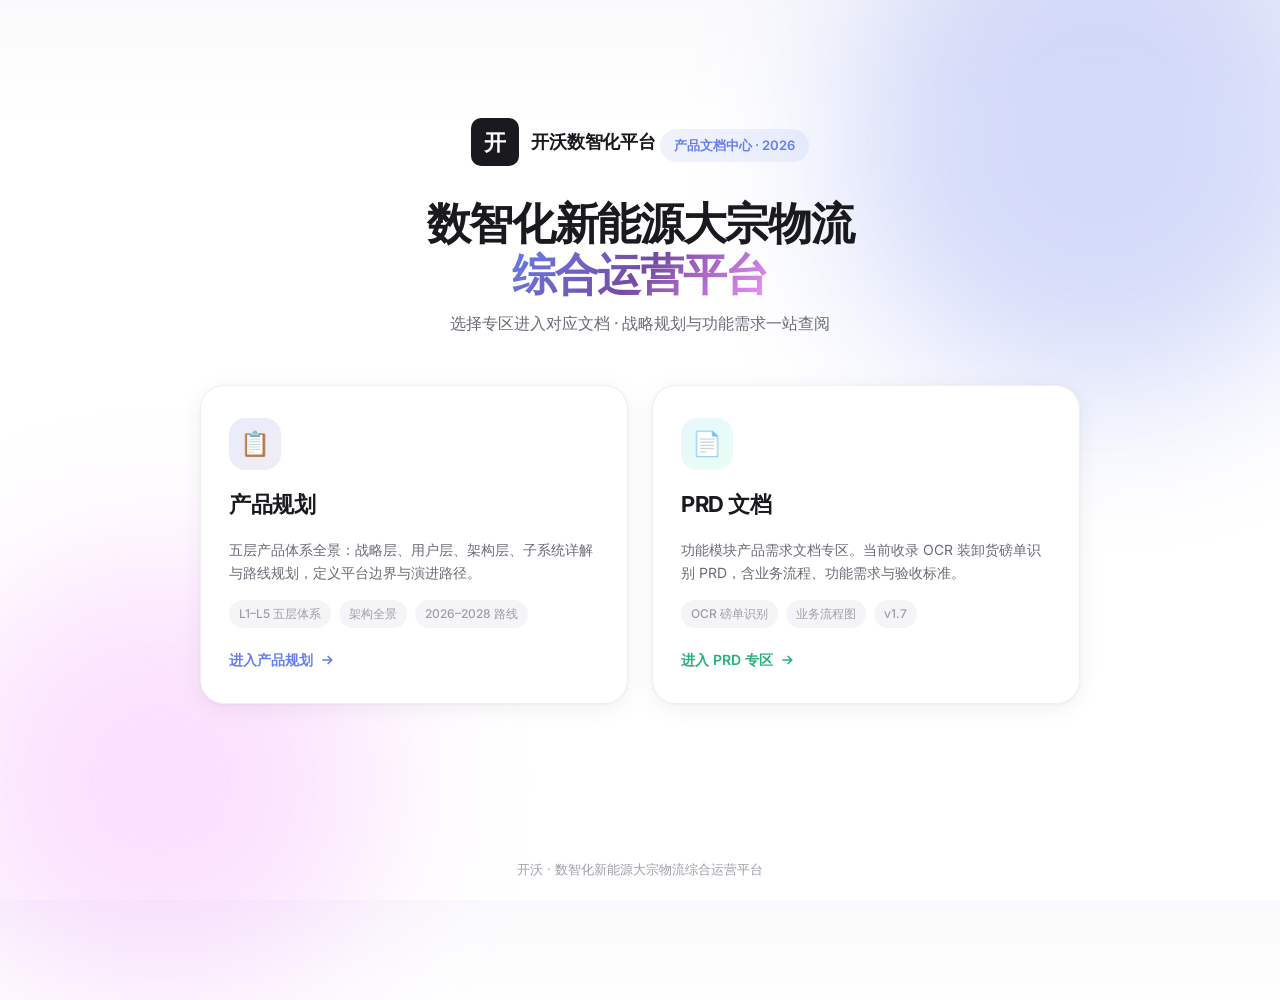
==== index.html @ f139f7da "Initial commit: 开沃产品规划站点与 OCR 磅单 PRD 文档。 包含封面首页、五层产品规划、PRD 预览及业务流程文档。  Co-authored-by: Cursor <curso" ====
<!DOCTYPE html>
<html lang="zh-CN">
<head>
  <meta charset="UTF-8" />
  <meta name="viewport" content="width=device-width, initial-scale=1.0" />
  <title>开沃 · 数智化新能源大宗物流综合运营平台</title>
  <link rel="preconnect" href="https://fonts.googleapis.com" />
  <link rel="preconnect" href="https://fonts.gstatic.com" crossorigin />
  <link href="https://fonts.googleapis.com/css2?family=Inter:wght@400;500;600;700;800&display=swap" rel="stylesheet" />
  <link rel="stylesheet" href="styles.css" />
  <style>
    .cover-page {
      min-height: 100vh;
      display: flex;
      flex-direction: column;
      position: relative;
      overflow: hidden;
    }
    .cover-bg {
      position: absolute;
      inset: 0;
      pointer-events: none;
      z-index: 0;
    }
    .cover-bg .hero-blob-1 {
      width: 520px;
      height: 520px;
      top: -120px;
      right: -80px;
    }
    .cover-bg .hero-blob-2 {
      width: 440px;
      height: 440px;
      bottom: -100px;
      left: -60px;
    }
    .cover-main {
      flex: 1;
      display: flex;
      align-items: center;
      justify-content: center;
      padding: 48px 28px 64px;
      position: relative;
      z-index: 1;
    }
    .cover-inner {
      width: 100%;
      max-width: 880px;
      text-align: center;
    }
    .cover-logo {
      display: inline-flex;
      align-items: center;
      gap: 12px;
      margin-bottom: 32px;
    }
    .cover-logo .logo-icon {
      width: 48px;
      height: 48px;
      font-size: 22px;
    }
    .cover-logo-text {
      font-size: 18px;
      font-weight: 700;
      color: var(--text-primary);
      letter-spacing: -0.01em;
    }
    .cover-badge {
      display: inline-block;
      padding: 6px 14px;
      border-radius: 999px;
      background: rgba(102, 126, 234, 0.1);
      color: #667EEA;
      font-size: 13px;
      font-weight: 600;
      margin-bottom: 20px;
    }
    .cover-title {
      font-size: clamp(2rem, 5vw, 2.75rem);
      font-weight: 800;
      line-height: 1.15;
      letter-spacing: -0.03em;
      margin-bottom: 12px;
      color: var(--text-primary);
    }
    .cover-subtitle {
      font-size: 16px;
      color: var(--text-secondary);
      margin-bottom: 48px;
      line-height: 1.6;
    }
    .cover-portals {
      display: grid;
      grid-template-columns: repeat(2, 1fr);
      gap: 24px;
      text-align: left;
    }
    .cover-portal {
      display: flex;
      flex-direction: column;
      gap: 16px;
      padding: 32px 28px;
      background: var(--surface);
      border: 1px solid var(--border);
      border-radius: var(--radius-lg);
      box-shadow: var(--shadow-card);
      text-decoration: none;
      color: inherit;
      transition: transform 0.35s var(--ease-out-expo), box-shadow 0.35s var(--ease-out-expo), border-color 0.25s;
      position: relative;
      overflow: hidden;
    }
    .cover-portal::before {
      content: '';
      position: absolute;
      top: 0;
      left: 0;
      right: 0;
      height: 4px;
      opacity: 0;
      transition: opacity 0.3s;
    }
    .cover-portal-planning::before {
      background: linear-gradient(90deg, #667EEA, #764BA2);
    }
    .cover-portal-prd::before {
      background: linear-gradient(90deg, #56CCF2, #2AF598);
    }
    .cover-portal:hover {
      transform: translateY(-6px);
      box-shadow: var(--shadow-float);
      border-color: rgba(102, 126, 234, 0.2);
    }
    .cover-portal:hover::before {
      opacity: 1;
    }
    .cover-portal-icon {
      width: 52px;
      height: 52px;
      border-radius: var(--radius-md);
      display: flex;
      align-items: center;
      justify-content: center;
      font-size: 24px;
    }
    .cover-portal-planning .cover-portal-icon {
      background: linear-gradient(135deg, rgba(102,126,234,0.15), rgba(118,75,162,0.1));
    }
    .cover-portal-prd .cover-portal-icon {
      background: linear-gradient(135deg, rgba(86,204,242,0.15), rgba(42,245,152,0.1));
    }
    .cover-portal-title {
      font-size: 22px;
      font-weight: 700;
      letter-spacing: -0.02em;
      color: var(--text-primary);
    }
    .cover-portal-desc {
      font-size: 14px;
      line-height: 1.65;
      color: var(--text-secondary);
      flex: 1;
    }
    .cover-portal-tags {
      display: flex;
      flex-wrap: wrap;
      gap: 8px;
    }
    .cover-portal-tag {
      font-size: 12px;
      font-weight: 500;
      padding: 4px 10px;
      border-radius: 999px;
      background: var(--bg-alt);
      color: var(--text-muted);
    }
    .cover-portal-action {
      display: inline-flex;
      align-items: center;
      gap: 6px;
      font-size: 14px;
      font-weight: 600;
      color: #667EEA;
      margin-top: 4px;
    }
    .cover-portal-prd .cover-portal-action {
      color: #2AAF7A;
    }
    .cover-portal-action svg {
      transition: transform 0.25s var(--ease-out-expo);
    }
    .cover-portal:hover .cover-portal-action svg {
      transform: translateX(4px);
    }
    .cover-footer {
      text-align: center;
      padding: 20px;
      font-size: 13px;
      color: var(--text-muted);
      position: relative;
      z-index: 1;
    }
    @media (max-width: 720px) {
      .cover-portals {
        grid-template-columns: 1fr;
      }
      .cover-subtitle {
        margin-bottom: 36px;
      }
    }
  </style>
</head>
<body class="site cover-page">
  <div class="cover-bg">
    <div class="hero-blob hero-blob-1"></div>
    <div class="hero-blob hero-blob-2"></div>
  </div>

  <main class="cover-main">
    <div class="cover-inner">
      <div class="cover-logo">
        <span class="logo-icon">开</span>
        <span class="cover-logo-text">开沃数智化平台</span>
      </div>
      <div class="cover-badge">产品文档中心 · 2026</div>
      <h1 class="cover-title">
        数智化新能源大宗物流<br />
        <span class="gradient-text">综合运营平台</span>
      </h1>
      <p class="cover-subtitle">选择专区进入对应文档 · 战略规划与功能需求一站查阅</p>

      <div class="cover-portals">
        <a href="planning.html" class="cover-portal cover-portal-planning">
          <div class="cover-portal-icon" aria-hidden="true">📋</div>
          <h2 class="cover-portal-title">产品规划</h2>
          <p class="cover-portal-desc">
            五层产品体系全景：战略层、用户层、架构层、子系统详解与路线规划，定义平台边界与演进路径。
          </p>
          <div class="cover-portal-tags">
            <span class="cover-portal-tag">L1–L5 五层体系</span>
            <span class="cover-portal-tag">架构全景</span>
            <span class="cover-portal-tag">2026–2028 路线</span>
          </div>
          <span class="cover-portal-action">
            进入产品规划
            <svg width="16" height="16" viewBox="0 0 24 24" fill="none" stroke="currentColor" stroke-width="2.5"><path d="M5 12h14M13 6l6 6-6 6"/></svg>
          </span>
        </a>

        <a href="docs/prd-ocr-pound-slip/index.html" class="cover-portal cover-portal-prd">
          <div class="cover-portal-icon" aria-hidden="true">📄</div>
          <h2 class="cover-portal-title">PRD 文档</h2>
          <p class="cover-portal-desc">
            功能模块产品需求文档专区。当前收录 OCR 装卸货磅单识别 PRD，含业务流程、功能需求与验收标准。
          </p>
          <div class="cover-portal-tags">
            <span class="cover-portal-tag">OCR 磅单识别</span>
            <span class="cover-portal-tag">业务流程图</span>
            <span class="cover-portal-tag">v1.7</span>
          </div>
          <span class="cover-portal-action">
            进入 PRD 专区
            <svg width="16" height="16" viewBox="0 0 24 24" fill="none" stroke="currentColor" stroke-width="2.5"><path d="M5 12h14M13 6l6 6-6 6"/></svg>
          </span>
        </a>
      </div>
    </div>
  </main>

  <footer class="cover-footer">
    开沃 · 数智化新能源大宗物流综合运营平台
  </footer>
</body>
</html>
---- styles.css ----
/* ===== Design Tokens (Modern Soft-Neo) ===== */
:root {
  --bg: #FFFFFF;
  --bg-alt: #F5F5F7;
  --surface: #FFFFFF;
  --text-primary: #1A1A1E;
  --text-secondary: #6B6B76;
  --text-muted: #9E9EA8;
  --border: rgba(0, 0, 0, 0.06);
  --radius-sm: 12px;
  --radius-md: 16px;
  --radius-lg: 24px;
  --radius-xl: 32px;
  --shadow-card: 0 4px 24px rgba(0, 0, 0, 0.06), 0 1px 3px rgba(0, 0, 0, 0.04);
  --shadow-float: 0 8px 40px rgba(0, 0, 0, 0.08), 0 2px 8px rgba(0, 0, 0, 0.04);
  --glass: rgba(255, 255, 255, 0.72);
  --success: #34C759;
  --error: #FF6B6B;
  --warning: #FFB347;
  --info: #5B9BF5;
  --grad-primary: linear-gradient(135deg, #667EEA, #764BA2, #F093FB);
  --grad-success: linear-gradient(90deg, #56CCF2, #2AF598);
  --grad-warm: linear-gradient(135deg, #FF9A9E, #FECFEF);
  --font: 'Inter', 'SF Pro Display', -apple-system, 'Segoe UI', sans-serif;
  --max-width: 1120px;
  --prose-width: 46rem;
  --nav-height: 60px;
  --sidebar-width: 280px;
  --space-section: 80px;
  --space-block: 20px;
  /* Motion tokens */
  --ease-out-expo: cubic-bezier(0.16, 1, 0.3, 1);
  --ease-out-quart: cubic-bezier(0.25, 1, 0.5, 1);
  --ease-spring: cubic-bezier(0.34, 1.4, 0.64, 1);
  --ease-in-out: cubic-bezier(0.45, 0, 0.55, 1);
  --duration-fast: 0.2s;
  --duration-normal: 0.35s;
  --duration-slow: 0.55s;
  --duration-reveal: 0.75s;
}

*, *::before, *::after {
  box-sizing: border-box;
  margin: 0;
  padding: 0;
}

html {
  scroll-behavior: auto;
  scroll-padding-top: calc(var(--nav-height) + 20px);
}

body.site {
  font-family: var(--font);
  font-size: 15px;
  line-height: 1.65;
  color: var(--text-primary);
  background: linear-gradient(180deg, #FAFAFC 0%, var(--bg) 120px);
  -webkit-font-smoothing: antialiased;
  text-rendering: optimizeLegibility;
}

.container {
  max-width: var(--max-width);
  margin: 0 auto;
  padding: 0 28px;
}

.site-main {
  flex: 1;
}

/* ===== Navigation ===== */
.nav {
  position: fixed;
  top: 0;
  left: 0;
  right: 0;
  z-index: 100;
  height: var(--nav-height);
  background: var(--glass);
  backdrop-filter: blur(20px) saturate(180%);
  border-bottom: 1px solid rgba(255, 255, 255, 0.5);
  transition: box-shadow 0.3s ease;
}

.nav.scrolled {
  box-shadow: var(--shadow-float);
}

.nav-inner {
  height: 100%;
  display: flex;
  align-items: center;
  justify-content: space-between;
  gap: 20px;
  padding: 0 20px;
}

.nav-logo {
  display: flex;
  align-items: center;
  gap: 10px;
  text-decoration: none;
  color: var(--text-primary);
  font-weight: 700;
  font-size: 16px;
  flex-shrink: 0;
}

.logo-icon {
  display: flex;
  align-items: center;
  justify-content: center;
  width: 36px;
  height: 36px;
  background: var(--text-primary);
  color: #fff;
  border-radius: 10px;
  font-size: 16px;
  font-weight: 700;
}

.nav-links {
  display: flex;
  list-style: none;
  gap: 8px;
}

.nav-layers {
  display: flex;
  align-items: center;
  gap: 4px;
  flex: 1;
  justify-content: center;
}

.nav-layer-tab {
  text-decoration: none;
  color: var(--text-secondary);
  font-size: 12px;
  font-weight: 600;
  padding: 7px 12px;
  border-radius: 100px;
  white-space: nowrap;
  transition: color var(--duration-fast) ease, background var(--duration-fast) ease;
}

.nav-layer-tab:hover {
  color: var(--text-primary);
  background: rgba(0, 0, 0, 0.04);
}

.nav-layer-tab.active {
  color: #fff;
  background: var(--text-primary);
  box-shadow: 0 2px 8px rgba(26, 26, 30, 0.15);
}

.nav-menu-btn {
  display: none;
  align-items: center;
  gap: 6px;
  padding: 8px 14px;
  border: 1px solid var(--border);
  border-radius: var(--radius-sm);
  background: var(--surface);
  color: var(--text-primary);
  font-size: 13px;
  font-weight: 500;
  cursor: pointer;
  font-family: var(--font);
  flex-shrink: 0;
  transition: background 0.2s;
}

.nav-menu-btn:hover {
  background: var(--bg-alt);
}

.nav-actions {
  display: flex;
  align-items: center;
  gap: 20px;
  flex-shrink: 0;
}

.nav-page-link {
  display: inline-flex;
  align-items: center;
  justify-content: center;
  min-width: 96px;
  color: var(--text-secondary);
  text-decoration: none;
  font-size: 14px;
  font-weight: 500;
  line-height: 1.2;
  white-space: nowrap;
  transition: color var(--duration-fast) ease;
}

.nav-page-link:hover {
  color: var(--text-primary);
}

.nav-page-link.is-current {
  color: var(--text-primary);
  font-weight: 600;
  pointer-events: none;
  cursor: default;
}

.nav-links a {
  text-decoration: none;
  color: var(--text-secondary);
  font-size: 14px;
  font-weight: 500;
  padding: 8px 14px;
  border-radius: var(--radius-sm);
  transition: color 0.2s, background 0.2s;
}

.nav-links a:hover,
.nav-links a.active {
  color: var(--text-primary);
  background: rgba(0, 0, 0, 0.04);
}

.nav-cta {
  flex-shrink: 0;
  font-size: 14px;
  padding: 10px 20px;
}

/* ===== Buttons ===== */
.btn {
  display: inline-flex;
  align-items: center;
  justify-content: center;
  padding: 12px 24px;
  border-radius: var(--radius-md);
  font-family: var(--font);
  font-size: 15px;
  font-weight: 600;
  cursor: pointer;
  border: none;
  text-decoration: none;
  transition: transform 0.2s, box-shadow 0.2s, background 0.2s;
}

.btn-primary {
  background: var(--text-primary);
  color: #fff;
}

.btn-primary:hover {
  transform: translateY(-1px);
  box-shadow: 0 4px 16px rgba(0, 0, 0, 0.15);
}

.btn-secondary {
  background: var(--surface);
  color: var(--text-primary);
  border: 1px solid var(--border);
}

.btn-secondary:hover {
  background: var(--bg-alt);
}

/* ===== Hero ===== */
.hero {
  position: relative;
  padding: calc(var(--nav-height) + 56px) 0 72px;
  overflow: hidden;
}

.hero-bg {
  position: absolute;
  inset: 0;
  pointer-events: none;
  overflow: hidden;
}

.hero-blob {
  position: absolute;
  border-radius: 50%;
  filter: blur(80px);
  opacity: 0.28;
}

.hero-blob-1 {
  width: 500px;
  height: 500px;
  background: #667EEA;
  top: -100px;
  right: -100px;
  animation: blobFloat 18s var(--ease-in-out) infinite;
}

.hero-blob-2 {
  width: 400px;
  height: 400px;
  background: #F093FB;
  bottom: -50px;
  left: -100px;
  animation: blobFloat 22s var(--ease-in-out) infinite reverse;
}

.hero-content {
  position: relative;
  text-align: center;
}

.hero-badge {
  display: inline-block;
  padding: 6px 16px;
  background: rgba(102, 126, 234, 0.1);
  color: #667EEA;
  border-radius: 100px;
  font-size: 13px;
  font-weight: 600;
  letter-spacing: 0.02em;
  margin-bottom: 24px;
}

.hero-title {
  font-size: clamp(36px, 5vw, 56px);
  font-weight: 800;
  line-height: 1.1;
  letter-spacing: -0.02em;
  margin-bottom: 20px;
}

.gradient-text {
  background: var(--grad-primary);
  -webkit-background-clip: text;
  -webkit-text-fill-color: transparent;
  background-clip: text;
}

.hero-subtitle {
  font-size: 18px;
  color: var(--text-secondary);
  max-width: 640px;
  margin: 0 auto 48px;
  line-height: 1.6;
}

.hero-metrics {
  display: flex;
  justify-content: center;
  gap: 20px;
  margin-bottom: 40px;
  flex-wrap: wrap;
}

.metric-card {
  background: var(--surface);
  border-radius: var(--radius-lg);
  box-shadow: var(--shadow-card);
  padding: 24px 32px;
  min-width: 120px;
  transition: box-shadow 0.3s, transform 0.3s;
}

.metric-card:hover {
  box-shadow: var(--shadow-float);
  transform: translateY(-2px);
}

.metric-value {
  display: block;
  font-size: 48px;
  font-weight: 800;
  letter-spacing: -0.02em;
  line-height: 1.1;
  color: var(--text-primary);
}

.metric-label {
  display: block;
  font-size: 13px;
  font-weight: 500;
  color: var(--text-muted);
  margin-top: 4px;
  letter-spacing: 0.02em;
}

.hero-actions {
  display: flex;
  justify-content: center;
  align-items: center;
  flex-wrap: wrap;
  gap: 16px;
}

/* ===== Sections ===== */
.section {
  padding: var(--space-section) 0;
  scroll-margin-top: calc(var(--nav-height) + 16px);
}

.section-alt {
  background: var(--bg-alt);
  box-shadow: inset 0 1px 0 var(--border), inset 0 -1px 0 var(--border);
}

.section-header {
  max-width: var(--prose-width);
  margin-bottom: 40px;
  padding-left: 16px;
  border-left: 3px solid #667EEA;
}

.section-tag {
  display: block;
  font-size: 11px;
  font-weight: 600;
  letter-spacing: 0.1em;
  text-transform: uppercase;
  color: #667EEA;
  margin-bottom: 10px;
}

.section-title {
  font-size: clamp(24px, 3vw, 30px);
  font-weight: 700;
  letter-spacing: -0.02em;
  line-height: 1.25;
  margin-bottom: 8px;
}

.section-desc {
  font-size: 15px;
  color: var(--text-secondary);
  line-height: 1.6;
}

/* ===== Cards ===== */
.card {
  background: var(--surface);
  border-radius: var(--radius-lg);
  box-shadow: var(--shadow-card);
  border: 1px solid var(--border);
  padding: 28px 32px;
}

.card-featured {
  border-color: rgba(102, 126, 234, 0.18);
  background: linear-gradient(180deg, rgba(102, 126, 234, 0.035) 0%, var(--surface) 100%);
}

.section .container > .card + .card {
  margin-top: var(--space-block);
}

.doc-card:hover,
.intro-card:hover {
  transform: none;
  box-shadow: var(--shadow-card);
}

.layer-nav-item,
.layer5-phase-card {
  transition: transform var(--duration-fast) ease, box-shadow var(--duration-fast) ease;
}

.card-icon {
  width: 52px;
  height: 52px;
  border-radius: var(--radius-md);
  display: flex;
  align-items: center;
  justify-content: center;
  margin-bottom: 16px;
}

.vision-icon { background: rgba(102, 126, 234, 0.1); color: #667EEA; }
.goal-icon { background: rgba(52, 199, 89, 0.1); color: var(--success); }
.market-icon { background: rgba(91, 155, 245, 0.1); color: var(--info); }
.diff-icon { background: rgba(255, 179, 71, 0.1); color: var(--warning); }

.card h3 {
  font-size: 18px;
  font-weight: 600;
  margin-bottom: 10px;
}

.card p {
  color: var(--text-secondary);
  font-size: 15px;
  line-height: 1.6;
}

.card-list {
  list-style: none;
  color: var(--text-secondary);
}

.card-list li {
  padding: 6px 0;
  padding-left: 18px;
  position: relative;
}

.card-list li::before {
  content: '';
  position: absolute;
  left: 0;
  top: 14px;
  width: 6px;
  height: 6px;
  border-radius: 50%;
  background: #667EEA;
}

/* ===== Overview Grid ===== */
.overview-grid {
  display: grid;
  grid-template-columns: repeat(2, 1fr);
  gap: 24px;
}

.overview-grid .card-featured {
  grid-column: span 2;
  display: grid;
  grid-template-columns: auto 1fr;
  gap: 0 24px;
  align-items: start;
}

.overview-grid .card-featured .card-icon {
  grid-row: span 2;
  margin-bottom: 0;
}

/* ===== Roadmap ===== */
.roadmap {
  position: relative;
}

.roadmap-track {
  position: absolute;
  left: 23px;
  top: 0;
  bottom: 0;
  width: 2px;
}

.roadmap-line {
  width: 100%;
  height: 100%;
  background: linear-gradient(180deg, #667EEA 0%, #667EEA 25%, var(--border) 25%);
  border-radius: 1px;
}

.roadmap-items {
  display: flex;
  flex-direction: column;
  gap: 32px;
}

.roadmap-item {
  display: flex;
  gap: 32px;
  align-items: flex-start;
  opacity: 0;
  transform: translateY(20px);
  transition: opacity 0.5s, transform 0.5s;
}

.roadmap-item.visible {
  opacity: 1;
  transform: translateY(0);
}

.roadmap-dot {
  width: 16px;
  height: 16px;
  border-radius: 50%;
  background: var(--bg-alt);
  border: 3px solid var(--border);
  flex-shrink: 0;
  margin-top: 28px;
  margin-left: 16px;
  position: relative;
  z-index: 1;
}

.roadmap-dot.active {
  background: #667EEA;
  border-color: #667EEA;
  box-shadow: 0 0 0 4px rgba(102, 126, 234, 0.2);
}

.roadmap-card {
  flex: 1;
}

.roadmap-phase {
  font-size: 12px;
  font-weight: 600;
  color: #667EEA;
  letter-spacing: 0.02em;
  text-transform: uppercase;
}

.roadmap-card h3 {
  font-size: 20px;
  font-weight: 600;
  margin: 8px 0;
}

.roadmap-tags {
  display: flex;
  flex-wrap: wrap;
  gap: 8px;
  margin: 16px 0;
}

.tag {
  padding: 4px 12px;
  background: rgba(0, 0, 0, 0.04);
  border-radius: 100px;
  font-size: 12px;
  font-weight: 500;
  color: var(--text-secondary);
}

.tag-progress {
  background: rgba(102, 126, 234, 0.12);
  color: #667EEA;
}

.tag-planned {
  background: rgba(255, 179, 71, 0.12);
  color: var(--warning);
}

.tag-future {
  background: rgba(158, 158, 168, 0.12);
  color: var(--text-muted);
}

.progress-bar {
  height: 8px;
  background: #F0F0F3;
  border-radius: 100px;
  overflow: hidden;
  margin-bottom: 6px;
}

.progress-fill {
  height: 100%;
  background: var(--grad-success);
  border-radius: 100px;
  transition: width 1s ease;
}

.progress-label {
  font-size: 12px;
  color: var(--text-muted);
}

/* ===== Modules ===== */
.modules-grid {
  display: grid;
  grid-template-columns: repeat(3, 1fr);
  gap: 24px;
  margin-bottom: 32px;
}

.module-card {
  cursor: default;
}

.module-card:hover {
  transform: translateY(-2px);
}

.module-header {
  display: flex;
  justify-content: space-between;
  align-items: center;
  margin-bottom: 16px;
}

.module-num {
  font-size: 32px;
  font-weight: 800;
  color: rgba(0, 0, 0, 0.06);
  letter-spacing: -0.02em;
}

.status-dot {
  width: 8px;
  height: 8px;
  border-radius: 50%;
}

.status-active { background: var(--success); }
.status-progress { background: var(--warning); }
.status-planned { background: var(--text-muted); }

.module-card h3 {
  font-size: 18px;
  font-weight: 600;
  margin-bottom: 8px;
}

.module-card p {
  color: var(--text-secondary);
  font-size: 14px;
  margin-bottom: 16px;
}

.module-features {
  display: flex;
  flex-wrap: wrap;
  gap: 6px;
}

.module-features span {
  padding: 4px 10px;
  background: var(--bg-alt);
  border-radius: 8px;
  font-size: 12px;
  color: var(--text-secondary);
}

/* Architecture */
.architecture {
  padding: 32px;
}

.arch-title {
  font-size: 18px;
  font-weight: 600;
  margin-bottom: 24px;
  text-align: center;
}

.arch-layers {
  display: flex;
  flex-direction: column;
  gap: 12px;
}

.arch-layer {
  display: flex;
  align-items: center;
  gap: 16px;
  padding: 16px 20px;
  background: var(--bg-alt);
  border-radius: var(--radius-md);
}

.arch-label {
  font-size: 12px;
  font-weight: 600;
  color: #667EEA;
  min-width: 56px;
  letter-spacing: 0.02em;
}

.arch-items {
  display: flex;
  flex-wrap: wrap;
  gap: 8px;
}

.arch-items span {
  padding: 6px 14px;
  background: var(--surface);
  border-radius: var(--radius-sm);
  font-size: 13px;
  font-weight: 500;
  box-shadow: 0 1px 3px rgba(0, 0, 0, 0.04);
}

/* ===== Personas ===== */
.personas-grid {
  display: grid;
  grid-template-columns: repeat(3, 1fr);
  gap: 24px;
}

.persona-card {
  text-align: center;
}

.persona-avatar {
  width: 80px;
  height: 80px;
  margin: 0 auto 16px;
}

.persona-card h3 {
  font-size: 17px;
  font-weight: 600;
  margin-bottom: 4px;
}

.persona-role {
  display: block;
  font-size: 13px;
  color: var(--text-muted);
  margin-bottom: 20px;
}

.persona-pain,
.persona-needs {
  text-align: left;
  margin-top: 16px;
}

.persona-pain h4,
.persona-needs h4 {
  font-size: 12px;
  font-weight: 600;
  color: var(--text-muted);
  letter-spacing: 0.04em;
  text-transform: uppercase;
  margin-bottom: 8px;
}

.persona-pain ul {
  list-style: none;
  color: var(--text-secondary);
  font-size: 14px;
}

.persona-pain li {
  padding: 4px 0;
  padding-left: 14px;
  position: relative;
}

.persona-pain li::before {
  content: '·';
  position: absolute;
  left: 0;
  font-weight: 700;
  color: var(--error);
}

.need-tags {
  display: flex;
  flex-wrap: wrap;
  gap: 6px;
}

.need-tags span {
  padding: 4px 10px;
  background: rgba(102, 126, 234, 0.08);
  color: #667EEA;
  border-radius: 8px;
  font-size: 12px;
  font-weight: 500;
}

/* ===== Metrics ===== */
.metrics-layout {
  display: flex;
  flex-direction: column;
  gap: 24px;
}

.metrics-cards {
  display: grid;
  grid-template-columns: 1fr 1fr;
  gap: 24px;
}

.metric-big {
  text-align: center;
  padding: 32px;
}

.metric-big-value {
  display: block;
  font-size: 64px;
  font-weight: 800;
  letter-spacing: -0.02em;
  line-height: 1;
  background: var(--grad-primary);
  -webkit-background-clip: text;
  -webkit-text-fill-color: transparent;
  background-clip: text;
}

.metric-unit {
  font-size: 36px;
}

.metric-big-label {
  display: block;
  font-size: 14px;
  color: var(--text-secondary);
  margin: 8px 0 24px;
}

.metric-chart {
  display: flex;
  align-items: flex-end;
  justify-content: center;
  gap: 24px;
  height: 100px;
  margin-bottom: 12px;
}

.chart-bar {
  width: 48px;
  height: var(--h);
  background: #F0F0F3;
  border-radius: 8px 8px 4px 4px;
  position: relative;
  overflow: hidden;
}

.chart-fill {
  position: absolute;
  bottom: 0;
  left: 0;
  right: 0;
  height: 100%;
  background: var(--grad-primary);
  border-radius: 8px 8px 4px 4px;
}

.chart-fill-alt {
  background: var(--grad-success);
}

.chart-fill-target {
  background: linear-gradient(180deg, #667EEA, #2AF598);
  opacity: 0.5;
}

.chart-legend {
  display: flex;
  justify-content: center;
  gap: 24px;
  font-size: 12px;
  color: var(--text-muted);
}

.donut-chart {
  position: relative;
  width: 120px;
  height: 120px;
  margin: 0 auto;
}

.donut-label {
  position: absolute;
  inset: 0;
  display: flex;
  align-items: center;
  justify-content: center;
  font-size: 13px;
  font-weight: 600;
  color: var(--text-secondary);
}

.metrics-table {
  overflow-x: auto;
}

.metrics-table h3 {
  font-size: 18px;
  font-weight: 600;
  margin-bottom: 20px;
}

.metrics-table table {
  width: 100%;
  border-collapse: collapse;
}

.metrics-table th {
  text-align: left;
  font-size: 12px;
  font-weight: 600;
  color: var(--text-muted);
  letter-spacing: 0.04em;
  text-transform: uppercase;
  padding: 12px 16px;
  border-bottom: 1px solid var(--border);
}

.metrics-table td {
  padding: 14px 16px;
  font-size: 14px;
  color: var(--text-secondary);
  border-bottom: 1px solid var(--border);
}

.metrics-table td:first-child {
  color: var(--text-primary);
  font-weight: 500;
}

.status-badge {
  display: inline-block;
  padding: 3px 10px;
  border-radius: 100px;
  font-size: 12px;
  font-weight: 500;
}

.status-active-badge {
  background: rgba(52, 199, 89, 0.12);
  color: var(--success);
}

.status-progress-badge {
  background: rgba(255, 179, 71, 0.12);
  color: var(--warning);
}

.status-planned-badge {
  background: rgba(158, 158, 168, 0.12);
  color: var(--text-muted);
}

/* ===== Milestones ===== */
.milestones-timeline {
  display: flex;
  flex-direction: column;
  gap: 0;
  max-width: 800px;
  margin: 0 auto;
}

.milestone-item {
  display: flex;
  gap: 32px;
  position: relative;
  padding-bottom: 32px;
}

.milestone-item:not(:last-child)::after {
  content: '';
  position: absolute;
  left: 39px;
  top: 60px;
  bottom: 0;
  width: 2px;
  background: var(--border);
}

.milestone-item.done:not(:last-child)::after {
  background: var(--success);
}

.milestone-item.current:not(:last-child)::after {
  background: linear-gradient(180deg, var(--success) 0%, var(--border) 100%);
}

.milestone-date {
  width: 80px;
  flex-shrink: 0;
  text-align: center;
  padding-top: 20px;
}

.milestone-date .month {
  display: block;
  font-size: 20px;
  font-weight: 700;
  color: var(--text-primary);
}

.milestone-date .year {
  display: block;
  font-size: 13px;
  color: var(--text-muted);
}

.milestone-content {
  flex: 1;
}

.milestone-status {
  display: inline-block;
  padding: 3px 10px;
  border-radius: 100px;
  font-size: 12px;
  font-weight: 500;
  background: rgba(52, 199, 89, 0.12);
  color: var(--success);
  margin-bottom: 8px;
}

.current-status {
  background: rgba(102, 126, 234, 0.12);
  color: #667EEA;
}

.upcoming-status {
  background: rgba(158, 158, 168, 0.12);
  color: var(--text-muted);
}

.milestone-content h3 {
  font-size: 17px;
  font-weight: 600;
  margin-bottom: 6px;
}

.milestone-content p {
  font-size: 14px;
  color: var(--text-secondary);
}

/* ===== CTA ===== */
.cta-section {
  padding-bottom: 96px;
}

.cta-card {
  display: flex;
  align-items: center;
  justify-content: space-between;
  gap: 32px;
  padding: 48px;
  background: linear-gradient(135deg, rgba(102, 126, 234, 0.05), rgba(240, 147, 251, 0.05));
  border: 1px solid rgba(102, 126, 234, 0.1);
}

.cta-content h2 {
  font-size: 24px;
  font-weight: 700;
  margin-bottom: 8px;
}

.cta-content p {
  color: var(--text-secondary);
}

.cta-actions {
  display: flex;
  gap: 12px;
  flex-shrink: 0;
}

/* ===== Footer ===== */
.footer {
  padding: 48px 0;
  border-top: 1px solid var(--border);
  background: var(--surface);
  margin-top: auto;
}

.footer-inner {
  display: flex;
  flex-direction: column;
  align-items: center;
  gap: 12px;
}

.footer-brand {
  display: flex;
  align-items: center;
  gap: 10px;
  font-weight: 600;
  font-size: 15px;
}

.footer-copy {
  font-size: 13px;
  color: var(--text-muted);
}

/* ===== Motion System ===== */
@keyframes fadeUp {
  from {
    opacity: 0;
    transform: translateY(20px);
  }
  to {
    opacity: 1;
    transform: translateY(0);
  }
}

@keyframes fadeIn {
  from { opacity: 0; }
  to { opacity: 1; }
}

@keyframes blobFloat {
  0%, 100% { transform: translate(0, 0) scale(1); }
  33% { transform: translate(24px, -18px) scale(1.04); }
  66% { transform: translate(-16px, 12px) scale(0.98); }
}

@keyframes lineGrow {
  from { transform: scaleX(0); opacity: 0; }
  to { transform: scaleX(1); opacity: 1; }
}

@keyframes progressShimmer {
  0% { background-position: -200% center; }
  100% { background-position: 200% center; }
}

/* Hero entrance — staggered */
.hero-badge {
  animation: fadeUp var(--duration-slow) var(--ease-out-expo) both;
}
.hero-title {
  animation: fadeUp var(--duration-slow) var(--ease-out-expo) 0.08s both;
}
.hero-subtitle {
  animation: fadeUp var(--duration-slow) var(--ease-out-expo) 0.16s both;
}
.hero-actions {
  animation: fadeUp var(--duration-slow) var(--ease-out-expo) 0.24s both;
}

.hero-actions .btn {
  transition: transform var(--duration-normal) var(--ease-out-expo),
              box-shadow var(--duration-normal) var(--ease-out-expo),
              background var(--duration-fast) ease;
}

.hero-actions .btn:hover {
  transform: translateY(-2px);
}

.hero-actions .btn:active {
  transform: translateY(0) scale(0.98);
  transition-duration: 0.1s;
}

/* Scroll reveal — subtle, section-level only */
.reveal {
  opacity: 0;
  transform: translateY(12px);
  transition:
    opacity 0.45s var(--ease-out-expo),
    transform 0.45s var(--ease-out-expo);
}

.reveal.visible {
  opacity: 1;
  transform: none;
}

/* Layer divider draw-in */
.layer-divider-line {
  transform-origin: center;
}

.layer-divider.reveal.visible .layer-divider-line {
  animation: lineGrow 0.8s var(--ease-out-expo) both;
}

/* Unified card hover lift */
.card,
.layer-nav-item,
.layer5-phase-card,
.touchpoint-card,
.center-card,
.ai-card,
.finance-card,
.moat-card,
.role-card,
.arch-module,
.arch-center,
.flow-block {
  transition:
    transform var(--duration-normal) var(--ease-out-expo),
    box-shadow var(--duration-normal) var(--ease-out-expo),
    border-color var(--duration-fast) ease;
}

.card:hover,
.layer-nav-item:hover,
.layer5-phase-card:hover {
  box-shadow: var(--shadow-float);
}

/* Nav layer tab pill transition */
.nav-layer-tab {
  transition:
    color var(--duration-fast) ease,
    background var(--duration-normal) var(--ease-out-expo),
    box-shadow var(--duration-normal) var(--ease-out-expo),
    transform var(--duration-fast) var(--ease-out-expo);
}

.nav-layer-tab:active {
  transform: scale(0.96);
}

/* Sidebar drawer motion */
.sidebar {
  transition: transform var(--duration-slow) var(--ease-out-expo);
}

.sidebar-overlay {
  transition: opacity var(--duration-normal) ease;
}

/* Progress bar glow */
.read-progress.is-scrolling {
  background: linear-gradient(90deg, #667EEA, #764BA2, #F093FB, #667EEA);
  background-size: 200% 100%;
  animation: progressShimmer 2s linear infinite;
}

/* Back to top spring — transitions merged below in layout section */

/* Module smooth collapse */
.module-block {
  display: grid;
  grid-template-rows: auto 1fr;
  transition: box-shadow var(--duration-normal) var(--ease-out-expo);
}

.module-block-body {
  min-height: 0;
  overflow: hidden;
  transition:
    opacity var(--duration-normal) var(--ease-out-expo),
    grid-template-rows var(--duration-slow) var(--ease-out-expo);
}

.module-block.collapsed {
  grid-template-rows: auto 0fr;
}

.module-block.collapsed .module-block-body {
  opacity: 0;
}

.module-block > h3.module-toggle::after {
  transition: transform var(--duration-normal) var(--ease-out-expo);
}

/* Nav shadow on scroll */
.nav {
  transition: box-shadow var(--duration-normal) var(--ease-out-expo);
}

/* Roadmap progress fill */
.progress-fill {
  transition: width 1.2s var(--ease-out-expo);
}

/* Architecture diagram stagger */
.arch-diagram.reveal:not(.visible) .arch-module,
.arch-diagram.reveal:not(.visible) .arch-center {
  opacity: 0;
  transform: translateY(8px);
}

.arch-diagram .arch-module,
.arch-diagram .arch-center {
  transition:
    opacity var(--duration-slow) var(--ease-out-expo),
    transform var(--duration-slow) var(--ease-out-expo);
  transition-delay: var(--arch-delay, 0ms);
}

.arch-diagram.reveal.visible .arch-module,
.arch-diagram.reveal.visible .arch-center {
  opacity: 1;
  transform: translateY(0);
}

/* ===== Responsive (min 1024px optimized, graceful downscale) ===== */
@media (max-width: 1024px) {
  .modules-grid,
  .personas-grid {
    grid-template-columns: repeat(2, 1fr);
  }

  .overview-grid {
    grid-template-columns: 1fr;
  }

  .overview-grid .card-featured {
    grid-column: span 1;
    grid-template-columns: 1fr;
  }

  .overview-grid .card-featured .card-icon {
    grid-row: auto;
  }
}

@media (max-width: 768px) {
  .nav-cta { display: none; }

  .modules-grid,
  .personas-grid,
  .metrics-cards {
    grid-template-columns: 1fr;
  }

  .cta-card {
    flex-direction: column;
    text-align: center;
    padding: 32px;
  }

  .hero-metrics {
    gap: 12px;
  }

  .metric-card {
    padding: 16px 24px;
    min-width: 100px;
  }

  .metric-value {
    font-size: 36px;
  }

  .roles-grid,
  .positioning-grid,
  .moat-grid,
  .layer-nav-grid {
    grid-template-columns: 1fr;
  }
}

/* ===== Strategy Layer Document Styles ===== */
.intro-card {
  margin-bottom: 28px;
}

.layer-nav-grid {
  display: grid;
  grid-template-columns: repeat(3, 1fr);
  gap: 14px;
}

.layer-nav-item {
  display: flex;
  flex-direction: column;
  gap: 6px;
  padding: 20px 22px;
  text-decoration: none;
  color: inherit;
  transition: transform var(--duration-fast) ease, box-shadow var(--duration-fast) ease;
}

.layer-nav-item:hover {
  transform: translateY(-2px);
  box-shadow: var(--shadow-float);
}

.layer-nav-num {
  font-size: 22px;
  font-weight: 800;
  color: rgba(102, 126, 234, 0.3);
  letter-spacing: -0.02em;
}

.layer-nav-title {
  font-size: 14px;
  font-weight: 600;
  color: var(--text-primary);
  line-height: 1.45;
}

.doc-card {
  padding: 32px 36px;
  max-width: 100%;
}

.doc-text {
  color: var(--text-secondary);
  font-size: 15px;
  line-height: 1.8;
  max-width: var(--prose-width);
}

.doc-lead {
  font-size: 16px;
  color: var(--text-primary);
  margin-bottom: 8px;
}

.doc-block {
  margin-top: 28px;
  padding-top: 28px;
  border-top: 1px solid var(--border);
}

.doc-block:first-of-type {
  margin-top: 24px;
  padding-top: 0;
  border-top: none;
}

.doc-block-highlight {
  background: linear-gradient(135deg, rgba(102, 126, 234, 0.04), rgba(240, 147, 251, 0.04));
  margin: 28px -40px 0;
  padding: 28px 40px;
  border-top: 1px solid rgba(102, 126, 234, 0.1);
  border-radius: 0 0 var(--radius-lg) var(--radius-lg);
}

.doc-h3 {
  font-size: 16px;
  font-weight: 600;
  color: var(--text-primary);
  margin-bottom: 14px;
  line-height: 1.5;
}

.doc-list {
  list-style: none;
  padding: 0;
}

.doc-list > li {
  position: relative;
  padding: 8px 0 8px 20px;
  color: var(--text-secondary);
  font-size: 15px;
  line-height: 1.75;
}

.doc-list > li::before {
  content: '';
  position: absolute;
  left: 0;
  top: 18px;
  width: 6px;
  height: 6px;
  border-radius: 50%;
  background: #667EEA;
}

.doc-list > li strong {
  color: var(--text-primary);
  font-weight: 600;
}

.doc-sublist {
  list-style: none;
  margin-top: 8px;
  padding-left: 16px;
  border-left: 2px solid rgba(102, 126, 234, 0.15);
}

.doc-sublist > li {
  padding: 4px 0 4px 12px;
  color: var(--text-secondary);
  font-size: 14px;
  line-height: 1.7;
}

.doc-sublist > li::before {
  content: '▸';
  margin-right: 6px;
  color: #667EEA;
  font-size: 12px;
}

/* Role Cards */
.roles-grid {
  display: grid;
  grid-template-columns: repeat(2, 1fr);
  gap: 24px;
}

.role-card {
  padding: 28px 32px;
}

.role-header {
  display: flex;
  align-items: center;
  gap: 12px;
  margin-bottom: 12px;
}

.role-num {
  font-size: 13px;
  font-weight: 700;
  color: #667EEA;
  background: rgba(102, 126, 234, 0.1);
  padding: 4px 10px;
  border-radius: 8px;
}

.role-tag {
  font-size: 12px;
  font-weight: 500;
  color: var(--text-muted);
  letter-spacing: 0.02em;
}

.role-title {
  font-size: 18px;
  font-weight: 600;
  margin-bottom: 16px;
  line-height: 1.4;
}

.role-section {
  margin-bottom: 16px;
}

.role-section h4 {
  font-size: 12px;
  font-weight: 600;
  color: var(--text-muted);
  letter-spacing: 0.04em;
  text-transform: uppercase;
  margin-bottom: 6px;
}

.role-section p {
  color: var(--text-secondary);
  font-size: 14px;
  line-height: 1.7;
}

.role-section .doc-list > li {
  font-size: 14px;
  padding: 6px 0 6px 18px;
}

.role-needs {
  background: rgba(102, 126, 234, 0.04);
  margin: 0 -32px -28px;
  padding: 16px 32px 24px;
  border-radius: 0 0 var(--radius-lg) var(--radius-lg);
  border-top: 1px solid rgba(102, 126, 234, 0.08);
}

.role-needs h4 {
  color: #667EEA;
}

/* Positioning */
.positioning-grid {
  display: grid;
  grid-template-columns: 1fr 1fr;
  gap: 24px;
  margin-top: 24px;
}

.positioning-card {
  padding: 32px;
}

.positioning-label {
  display: inline-block;
  font-size: 12px;
  font-weight: 600;
  color: #667EEA;
  background: rgba(102, 126, 234, 0.1);
  padding: 4px 12px;
  border-radius: 8px;
  margin-bottom: 12px;
}

.positioning-title {
  font-size: 20px;
  font-weight: 600;
  margin-bottom: 16px;
  line-height: 1.4;
}

.positioning-block {
  margin-top: 20px;
  padding-top: 20px;
  border-top: 1px solid var(--border);
}

.positioning-block h4 {
  font-size: 13px;
  font-weight: 600;
  color: var(--text-muted);
  margin-bottom: 10px;
}

.positioning-block .doc-list > li {
  font-size: 14px;
}

.positioning-value {
  background: rgba(52, 199, 89, 0.04);
  margin: 20px -32px -32px;
  padding: 20px 32px 28px;
  border-radius: 0 0 var(--radius-lg) var(--radius-lg);
  border-top: 1px solid rgba(52, 199, 89, 0.1);
}

.positioning-value h4 {
  color: var(--success);
}

.positioning-value p {
  color: var(--text-secondary);
  font-size: 14px;
  line-height: 1.7;
}

/* Moat */
.moat-grid {
  display: grid;
  grid-template-columns: repeat(3, 1fr);
  gap: 24px;
  margin-top: 24px;
}

.moat-card {
  padding: 32px;
}

.moat-icon {
  width: 48px;
  height: 48px;
  display: flex;
  align-items: center;
  justify-content: center;
  background: var(--grad-primary);
  color: #fff;
  border-radius: var(--radius-md);
  font-size: 16px;
  font-weight: 700;
  margin-bottom: 16px;
}

.moat-card h3 {
  font-size: 16px;
  font-weight: 600;
  margin-bottom: 12px;
  line-height: 1.5;
}

.moat-card .doc-text {
  font-size: 14px;
}

/* Boundaries */
.boundary-list {
  list-style: none;
  margin-top: 24px;
}

.boundary-item {
  display: flex;
  gap: 16px;
  padding: 20px 0;
  border-bottom: 1px solid var(--border);
  font-size: 15px;
  line-height: 1.75;
  color: var(--text-secondary);
}

.boundary-item:last-child {
  border-bottom: none;
  padding-bottom: 0;
}

.boundary-icon {
  flex-shrink: 0;
  width: 32px;
  height: 32px;
  display: flex;
  align-items: center;
  justify-content: center;
  background: rgba(255, 107, 107, 0.1);
  color: var(--error);
  border-radius: 50%;
  font-size: 14px;
  font-weight: 700;
  margin-top: 2px;
}

.boundary-item strong {
  color: var(--text-primary);
  font-weight: 600;
}

/* ===== Layer 2: User Layer ===== */
.layer-divider {
  padding: 0;
  background: var(--bg-alt);
}

.layer-divider-line {
  height: 4px;
  background: var(--grad-primary);
  border-radius: 2px;
  margin: 0 auto;
  max-width: 200px;
  transform-origin: center;
}

.matrix-list {
  margin-top: 16px;
}

.matrix-cards {
  display: grid;
  grid-template-columns: repeat(3, 1fr);
  gap: 24px;
  margin-top: 32px;
}

.matrix-card {
  padding: 32px;
  text-align: center;
}

.matrix-card-icon {
  width: 56px;
  height: 56px;
  border-radius: var(--radius-md);
  display: flex;
  align-items: center;
  justify-content: center;
  font-size: 22px;
  font-weight: 700;
  color: #fff;
  margin: 0 auto 16px;
}

.matrix-icon-1 { background: linear-gradient(135deg, #667EEA, #764BA2); }
.matrix-icon-2 { background: linear-gradient(135deg, #56CCF2, #2AF598); }
.matrix-icon-3 { background: linear-gradient(135deg, #FF9A9E, #FECFEF); }

.matrix-card h3 {
  font-size: 17px;
  font-weight: 600;
  margin-bottom: 6px;
}

.matrix-platform {
  font-size: 12px;
  font-weight: 500;
  color: #667EEA;
  margin-bottom: 12px;
  letter-spacing: 0.02em;
}

.matrix-card .doc-text {
  font-size: 14px;
  text-align: left;
}

.phase-block {
  margin-bottom: 48px;
}

.phase-block:last-child {
  margin-bottom: 0;
}

.phase-header {
  padding: 28px 32px;
  margin-bottom: 16px;
}

.phase-header-highlight {
  border: 1px solid rgba(102, 126, 234, 0.2);
  background: linear-gradient(135deg, rgba(102, 126, 234, 0.06), rgba(240, 147, 251, 0.04));
}

.phase-num {
  display: inline-block;
  font-size: 12px;
  font-weight: 700;
  color: #667EEA;
  background: rgba(102, 126, 234, 0.1);
  padding: 4px 12px;
  border-radius: 8px;
  margin-bottom: 10px;
  letter-spacing: 0.02em;
}

.phase-title {
  font-size: 22px;
  font-weight: 600;
  margin-bottom: 8px;
}

.phase-note {
  font-size: 14px;
  color: var(--warning);
  font-weight: 500;
  margin-bottom: 8px;
}

.phase-goal {
  font-size: 15px;
  color: var(--text-secondary);
  line-height: 1.6;
}

.phase-goal strong {
  color: var(--text-primary);
}

.scenario-table-wrap {
  padding: 0;
  overflow: hidden;
}

.scenario-table {
  width: 100%;
  border-collapse: collapse;
  font-size: 14px;
}

.scenario-table thead {
  background: var(--bg-alt);
}

.scenario-table th {
  text-align: left;
  padding: 14px 20px;
  font-size: 12px;
  font-weight: 600;
  color: var(--text-muted);
  letter-spacing: 0.02em;
  border-bottom: 1px solid var(--border);
  white-space: nowrap;
}

.scenario-table td {
  padding: 20px;
  vertical-align: top;
  border-bottom: 1px solid var(--border);
  color: var(--text-secondary);
  line-height: 1.7;
}

.scenario-table tbody tr:last-child td {
  border-bottom: none;
}

.scenario-table tbody tr:hover {
  background: rgba(102, 126, 234, 0.02);
}

.scenario-table td p {
  margin-bottom: 8px;
}

.scenario-table td p:last-child {
  margin-bottom: 0;
}

.scenario-table td strong {
  color: var(--text-primary);
  font-weight: 600;
}

.role-name {
  font-weight: 600;
  color: var(--text-primary) !important;
  min-width: 120px;
  white-space: nowrap;
}

.scenario-table-wrap {
  overflow-x: auto;
}

.scenario-table {
  min-width: 960px;
}

@media (max-width: 1024px) {
  .matrix-cards {
    grid-template-columns: 1fr;
  }
}

/* ===== Layer 3: Architecture ===== */
.layer-nav-grid-6 {
  grid-template-columns: repeat(4, 1fr);
}

.blueprint-card {
  padding: 32px;
  overflow: visible;
}

/* ===== Architecture Diagram (CSS rebuilt) ===== */
.arch-diagram {
  position: relative;
  display: flex;
  flex-direction: column;
  gap: 20px;
}

.arch-svg {
  position: absolute;
  inset: 0;
  width: 100%;
  height: 100%;
  pointer-events: none;
  z-index: 0;
}

.arch-row,
.arch-zone {
  position: relative;
  z-index: 1;
}

.arch-row-top {
  display: grid;
  grid-template-columns: 1fr 1.6fr 1fr;
  gap: 16px;
}

.arch-zone {
  border-radius: var(--radius-md);
  padding: 16px;
  border: 1px solid var(--border);
}

.arch-zone-finance {
  background: rgba(255, 179, 71, 0.06);
  border-color: rgba(255, 179, 71, 0.25);
}

.arch-zone-ai {
  background: rgba(102, 126, 234, 0.06);
  border-color: rgba(102, 126, 234, 0.25);
}

.arch-zone-touch {
  background: rgba(86, 204, 242, 0.06);
  border-color: rgba(86, 204, 242, 0.25);
}

.arch-zone-core {
  background: rgba(118, 75, 162, 0.06);
  border-color: rgba(118, 75, 162, 0.25);
  padding: 20px 24px;
}

.arch-zone-support {
  background: rgba(52, 199, 89, 0.06);
  border-color: rgba(52, 199, 89, 0.25);
  padding: 20px 24px;
}

.arch-zone-data {
  background: rgba(26, 26, 30, 0.04);
  border-color: rgba(26, 26, 30, 0.12);
  padding: 20px 24px;
}

.arch-zone-header {
  margin-bottom: 12px;
  padding-bottom: 10px;
  border-bottom: 1px solid var(--border);
}

.arch-zone-header-center {
  text-align: center;
}

.arch-zone-title {
  display: block;
  font-size: 14px;
  font-weight: 700;
  color: var(--text-primary);
  letter-spacing: -0.01em;
}

.arch-zone-sub {
  display: block;
  font-size: 12px;
  font-weight: 500;
  color: var(--text-muted);
  margin-top: 2px;
}

.arch-modules-col {
  display: flex;
  flex-direction: column;
  gap: 8px;
}

.arch-modules-grid-3 {
  display: grid;
  grid-template-columns: repeat(3, 1fr);
  gap: 8px;
}

.arch-modules-row-4 {
  display: grid;
  grid-template-columns: repeat(4, 1fr);
  gap: 12px;
}

.arch-modules-row-3 {
  display: grid;
  grid-template-columns: repeat(3, 1fr);
  gap: 12px;
}

.arch-modules-row-2 {
  display: grid;
  grid-template-columns: 1fr 1fr;
  gap: 16px;
}

.arch-module {
  background: var(--surface);
  border: 1px solid var(--border);
  border-radius: var(--radius-sm);
  padding: 10px 12px;
  font-size: 12px;
  font-weight: 500;
  color: var(--text-secondary);
  text-align: center;
  line-height: 1.4;
  box-shadow: 0 1px 3px rgba(0, 0, 0, 0.03);
  transition: box-shadow 0.2s, transform 0.2s;
}

.arch-module:hover {
  box-shadow: var(--shadow-card);
  transform: translateY(-1px);
}

.arch-module-highlight {
  border-color: rgba(102, 126, 234, 0.35);
  background: rgba(102, 126, 234, 0.06);
  color: #667EEA;
  font-weight: 600;
}

.arch-module-name {
  display: block;
  font-weight: 600;
  color: var(--text-primary);
  font-size: 12px;
}

.arch-module-desc {
  display: block;
  font-size: 11px;
  color: var(--text-muted);
  margin-top: 2px;
}

.arch-center {
  background: var(--surface);
  border: 1px solid var(--border);
  border-radius: var(--radius-sm);
  padding: 14px 12px;
  text-align: center;
  display: flex;
  flex-direction: column;
  gap: 4px;
  box-shadow: 0 1px 3px rgba(0, 0, 0, 0.03);
  transition: box-shadow 0.2s, transform 0.2s;
}

.arch-center:hover {
  box-shadow: var(--shadow-card);
  transform: translateY(-1px);
}

.arch-center-name {
  font-size: 13px;
  font-weight: 600;
  color: var(--text-primary);
  line-height: 1.3;
}

.arch-center-tag {
  display: inline-block;
  font-size: 10px;
  font-weight: 700;
  color: #764BA2;
  background: rgba(118, 75, 162, 0.1);
  padding: 2px 8px;
  border-radius: 4px;
  letter-spacing: 0.04em;
  align-self: center;
}

.arch-center-desc {
  font-size: 11px;
  color: var(--text-muted);
  line-height: 1.4;
}

.arch-data-block {
  background: var(--surface);
  border: 1px solid var(--border);
  border-radius: var(--radius-sm);
  padding: 16px 20px;
  text-align: center;
}

.arch-data-label {
  display: block;
  font-size: 13px;
  font-weight: 600;
  color: var(--text-primary);
  margin-bottom: 6px;
}

.arch-data-items {
  display: block;
  font-size: 12px;
  color: var(--text-muted);
  letter-spacing: 0.02em;
}

.arch-legend {
  display: flex;
  justify-content: center;
  gap: 24px;
  padding-top: 8px;
  position: relative;
  z-index: 1;
}

.arch-legend-item {
  display: flex;
  align-items: center;
  gap: 8px;
  font-size: 12px;
  color: var(--text-muted);
}

.arch-legend-line {
  display: inline-block;
  width: 28px;
  height: 2px;
  border-radius: 1px;
}

.arch-legend-solid {
  background: #9E9EA8;
}

.arch-legend-dashed {
  background: repeating-linear-gradient(90deg, #667EEA 0, #667EEA 4px, transparent 4px, transparent 8px);
}

.touchpoint-grid {
  display: grid;
  grid-template-columns: repeat(4, 1fr);
  gap: 20px;
  margin-top: 32px;
}

.touchpoint-card {
  padding: 28px;
}

.touchpoint-icon {
  width: 44px;
  height: 44px;
  border-radius: 12px;
  display: flex;
  align-items: center;
  justify-content: center;
  font-size: 18px;
  font-weight: 700;
  color: #fff;
  margin-bottom: 14px;
}

.tp-icon-1 { background: linear-gradient(135deg, #667EEA, #764BA2); }
.tp-icon-2 { background: linear-gradient(135deg, #56CCF2, #2AF598); }
.tp-icon-3 { background: linear-gradient(135deg, #FFB347, #FFCC80); }
.tp-icon-4 { background: linear-gradient(135deg, #A18CD1, #FBC2EB); }

.touchpoint-card h3 {
  font-size: 16px;
  font-weight: 600;
  margin-bottom: 4px;
}

.touchpoint-platform {
  font-size: 12px;
  color: #667EEA;
  font-weight: 500;
  margin-bottom: 10px;
}

.touchpoint-card .doc-text {
  font-size: 13px;
}

.center-grid {
  display: grid;
  grid-template-columns: repeat(2, 1fr);
  gap: 24px;
  margin-top: 24px;
}

.center-card {
  padding: 28px 32px;
}

.center-badge {
  display: inline-block;
  font-size: 11px;
  font-weight: 700;
  letter-spacing: 0.06em;
  text-transform: uppercase;
  padding: 4px 10px;
  border-radius: 6px;
  margin-bottom: 12px;
}

.center-market { background: rgba(102, 126, 234, 0.12); color: #667EEA; }
.center-asset { background: rgba(52, 199, 89, 0.12); color: var(--success); }
.center-tms { background: rgba(118, 75, 162, 0.12); color: #764BA2; }
.center-energy { background: rgba(255, 179, 71, 0.12); color: var(--warning); }

.center-card h3 {
  font-size: 17px;
  font-weight: 600;
  margin-bottom: 16px;
}

.center-card .doc-list > li {
  font-size: 14px;
}

.support-grid {
  display: grid;
  grid-template-columns: repeat(3, 1fr);
  gap: 24px;
  margin-top: 24px;
}

.support-card {
  padding: 28px;
  border-top: 3px solid #667EEA;
}

.support-card:nth-child(2) { border-top-color: var(--error); }
.support-card:nth-child(3) { border-top-color: var(--success); }

.support-card h3 {
  font-size: 16px;
  font-weight: 600;
  margin-bottom: 10px;
}

.data-dual-grid {
  display: grid;
  grid-template-columns: 1fr 1fr;
  gap: 24px;
  margin-top: 24px;
}

.data-panel {
  padding: 28px 32px;
}

.data-panel h3 {
  font-size: 17px;
  font-weight: 600;
  margin-bottom: 20px;
}

.data-tags {
  display: grid;
  grid-template-columns: 1fr 1fr;
  gap: 12px;
}

.data-tag {
  padding: 16px;
  background: var(--bg-alt);
  border-radius: var(--radius-md);
  font-size: 14px;
  font-weight: 600;
  color: var(--text-primary);
  text-align: center;
  line-height: 1.4;
}

.data-tag small {
  display: block;
  font-size: 12px;
  font-weight: 400;
  color: var(--text-muted);
  margin-top: 4px;
}

.db-list {
  list-style: none;
}

.db-list li {
  padding: 12px 16px;
  margin-bottom: 8px;
  background: var(--bg-alt);
  border-radius: var(--radius-sm);
  font-size: 14px;
  font-weight: 500;
  color: var(--text-secondary);
  border-left: 3px solid #667EEA;
}

.ai-grid {
  display: grid;
  grid-template-columns: repeat(3, 1fr);
  gap: 20px;
  margin-top: 24px;
}

.ai-card {
  padding: 24px;
  background: linear-gradient(180deg, rgba(102, 126, 234, 0.04) 0%, var(--surface) 100%);
  border: 1px solid rgba(102, 126, 234, 0.1);
}

.ai-card h3 {
  font-size: 15px;
  font-weight: 600;
  margin-bottom: 8px;
  color: #667EEA;
}

.ai-card .doc-text {
  font-size: 13px;
}

.finance-grid {
  display: grid;
  grid-template-columns: repeat(3, 1fr);
  gap: 24px;
  margin-top: 24px;
}

.finance-card {
  padding: 28px;
}

.finance-card h3 {
  font-size: 16px;
  font-weight: 600;
  margin-bottom: 10px;
}

@media (max-width: 1024px) {
  .layer-nav-grid-6,
  .touchpoint-grid,
  .center-grid,
  .support-grid,
  .data-dual-grid,
  .ai-grid,
  .finance-grid {
    grid-template-columns: 1fr;
  }

  .arch-stack-row,
  .arch-row-top,
  .arch-modules-grid-3,
  .arch-modules-row-4,
  .arch-modules-row-3,
  .arch-modules-row-2 {
    grid-template-columns: 1fr;
  }

  .arch-svg {
    display: none;
  }

  .data-tags {
    grid-template-columns: 1fr;
  }
}

/* ===== Layer 4: Subsystem Architecture ===== */
.subsys-position {
  padding: 24px 32px;
  margin-bottom: 24px;
  border-left: 4px solid #667EEA;
}

.subsys-position p {
  font-size: 15px;
  line-height: 1.75;
  color: var(--text-secondary);
}

.subsys-position strong {
  color: var(--text-primary);
}

.subsys-diagram {
  margin-bottom: 40px;
}

.subsys-diagram-title {
  font-size: 13px;
  font-weight: 600;
  color: var(--text-muted);
  text-align: center;
  margin-bottom: 16px;
  letter-spacing: 0.04em;
}

.subsys-diagram-inner {
  background: var(--bg-alt);
  border-radius: var(--radius-lg);
  padding: 24px;
  border: 1px solid var(--border);
}

/* Flow blocks */
.flow-grid {
  display: grid;
  gap: 16px;
}

.flow-grid-market {
  grid-template-columns: 1fr 1.4fr 1fr;
  grid-template-rows: auto auto;
  grid-template-areas:
    "policy sandbox crm"
    "policy project crm";
}

.flow-block {
  background: var(--surface);
  border: 1px solid var(--border);
  border-radius: var(--radius-md);
  padding: 14px;
  box-shadow: 0 1px 3px rgba(0,0,0,0.03);
}

.flow-block-title {
  font-size: 12px;
  font-weight: 700;
  color: var(--text-primary);
  margin-bottom: 10px;
  padding-bottom: 8px;
  border-bottom: 1px solid var(--border);
  line-height: 1.4;
}

.flow-steps {
  display: flex;
  flex-direction: column;
  gap: 6px;
}

.flow-steps-h {
  display: flex;
  flex-wrap: wrap;
  align-items: center;
  gap: 4px;
}

.flow-step {
  background: var(--bg-alt);
  border: 1px solid var(--border);
  border-radius: 8px;
  padding: 6px 10px;
  font-size: 11px;
  color: var(--text-secondary);
  line-height: 1.35;
  flex: 1;
  min-width: 0;
  text-align: center;
}

.flow-step-arrow {
  color: var(--text-muted);
  font-size: 10px;
  flex-shrink: 0;
}

.flow-block-policy { grid-area: policy; border-color: rgba(255,179,71,0.3); }
.flow-block-sandbox { grid-area: sandbox; border-color: rgba(102,126,234,0.3); }
.flow-block-project { grid-area: project; border-color: rgba(52,199,89,0.3); }
.flow-block-crm { grid-area: crm; border-color: rgba(118,75,162,0.3); }

.flow-connections {
  display: flex;
  flex-wrap: wrap;
  gap: 8px;
  margin-top: 16px;
  padding-top: 16px;
  border-top: 1px dashed var(--border);
}

.flow-conn-tag {
  font-size: 10px;
  padding: 4px 8px;
  background: rgba(102,126,234,0.08);
  color: #667EEA;
  border-radius: 6px;
  line-height: 1.4;
}

.flow-conn-tag-dashed {
  background: rgba(158,158,168,0.1);
  color: var(--text-muted);
  border: 1px dashed var(--border);
}

/* Asset: 3 column */
.flow-grid-asset {
  grid-template-columns: repeat(3, 1fr);
}

.flow-block-asset { border-top: 3px solid #667EEA; }
.flow-block-asset:nth-child(2) { border-top-color: var(--success); }
.flow-block-asset:nth-child(3) { border-top-color: var(--warning); }

/* TMS: complex grid */
.flow-grid-tms {
  grid-template-columns: 1fr 1fr 1fr 1.2fr;
  grid-template-rows: auto auto;
  grid-template-areas:
    "transit transit billing insight dispatch"
    "master master billing insight dispatch";
}

.flow-block-transit { grid-area: transit; }
.flow-block-master { grid-area: master; }
.flow-block-billing { grid-area: billing; border-color: rgba(118,75,162,0.35); }
.flow-block-insight { grid-area: insight; }
.flow-block-dispatch { grid-area: dispatch; border-color: rgba(102,126,234,0.35); background: rgba(102,126,234,0.04); }

/* Safety: 5 column */
.flow-grid-safety {
  grid-template-columns: repeat(5, 1fr);
}

.flow-block-safety:nth-child(1) { border-top: 3px solid var(--error); }
.flow-block-safety:nth-child(2) { border-top: 3px solid #667EEA; }
.flow-block-safety:nth-child(3) { border-top: 3px solid var(--warning); }
.flow-block-safety:nth-child(4) { border-top: 3px solid var(--info); }
.flow-block-safety:nth-child(5) { border-top: 3px solid var(--success); }

/* Energy */
.flow-grid-energy {
  grid-template-columns: repeat(4, 1fr);
  margin-bottom: 12px;
}

.flow-block-energy { border-top: 3px solid #56CCF2; }

.flow-block-external {
  max-width: 360px;
  margin: 0 auto;
  border: 2px dashed var(--border);
  background: rgba(26,26,30,0.03);
}

/* Module detail blocks */
.module-block {
  padding: 32px 36px;
  margin-bottom: 24px;
}

.module-block > h3 {
  font-size: 20px;
  font-weight: 600;
  margin-bottom: 10px;
  color: var(--text-primary);
}

.module-intro {
  font-size: 15px;
  color: var(--text-secondary);
  line-height: 1.75;
  margin-bottom: 24px;
  padding-bottom: 20px;
  border-bottom: 1px solid var(--border);
}

.sub-module {
  margin-bottom: 24px;
}

.sub-module:last-child {
  margin-bottom: 0;
}

.sub-module h4 {
  font-size: 16px;
  font-weight: 600;
  color: var(--text-primary);
  margin-bottom: 10px;
}

.sub-module .doc-list > li {
  font-size: 14px;
}

.layer4-subsys-header {
  margin-bottom: 32px;
}

.layer4-subsys-header .section-title {
  font-size: 28px;
}

@media (max-width: 1024px) {
  .flow-grid-market,
  .flow-grid-asset,
  .flow-grid-tms,
  .flow-grid-safety,
  .flow-grid-energy {
    grid-template-columns: 1fr;
    grid-template-areas: unset;
  }

  .flow-steps-h {
    flex-direction: column;
  }

  .flow-step-arrow {
    transform: rotate(90deg);
  }
}

.section-header {
  scroll-margin-top: calc(var(--nav-height) + 16px);
}

/* ===== Layer 5: Product Roadmap ===== */
.layer5-phase-timeline {
  display: grid;
  grid-template-columns: repeat(3, 1fr);
  gap: 24px;
  margin-top: 32px;
}

.layer5-phase-card {
  display: flex;
  flex-direction: column;
  align-items: center;
  text-align: center;
  padding: 28px 24px;
  text-decoration: none;
  color: inherit;
  transition: transform 0.3s, box-shadow 0.3s;
}

.layer5-phase-card:hover {
  transform: translateY(-3px);
}

.layer5-phase-label {
  font-size: 28px;
  font-weight: 800;
  letter-spacing: -0.02em;
  background: var(--grad-primary);
  -webkit-background-clip: text;
  -webkit-text-fill-color: transparent;
  background-clip: text;
  margin-bottom: 8px;
}

.layer5-phase-date {
  font-size: 14px;
  font-weight: 600;
  color: var(--text-primary);
  margin-bottom: 6px;
}

.layer5-phase-desc {
  font-size: 13px;
  color: var(--text-muted);
}

.doc-subtitle {
  font-size: 17px;
  font-weight: 600;
  color: var(--text-primary);
  margin-bottom: 14px;
}

.doc-list-num {
  list-style: decimal;
  padding-left: 24px;
}

.doc-list-num li {
  padding: 6px 0;
  color: var(--text-secondary);
  font-size: 15px;
  line-height: 1.6;
}

.doc-list-num li::before {
  display: none;
}

.roadmap-table-wrap {
  padding: 0;
  overflow: hidden;
}

.roadmap-table {
  width: 100%;
  border-collapse: collapse;
  font-size: 13px;
  min-width: 1100px;
}

.roadmap-table-wrap {
  overflow-x: auto;
}

.roadmap-table thead {
  background: var(--bg-alt);
  position: sticky;
  top: 0;
  z-index: 2;
}

.roadmap-table th {
  text-align: left;
  padding: 14px 16px;
  font-size: 11px;
  font-weight: 600;
  color: var(--text-muted);
  letter-spacing: 0.03em;
  text-transform: uppercase;
  border-bottom: 2px solid var(--border);
  white-space: nowrap;
}

.roadmap-table td {
  padding: 14px 16px;
  vertical-align: top;
  border-bottom: 1px solid var(--border);
  color: var(--text-secondary);
  line-height: 1.65;
}

.roadmap-table tbody tr:hover {
  background: rgba(102, 126, 234, 0.03);
}

.roadmap-table td:first-child {
  font-weight: 600;
  color: var(--text-primary);
  min-width: 140px;
}

.roadmap-table td:nth-child(2) {
  font-weight: 500;
  color: var(--text-primary);
  min-width: 120px;
}

.roadmap-table td:nth-child(3) {
  min-width: 280px;
  font-size: 12px;
}

.roadmap-table td:nth-child(4) {
  white-space: nowrap;
  font-size: 12px;
  color: #667EEA;
  font-weight: 500;
}

.roadmap-table td:nth-child(5) {
  font-size: 12px;
  min-width: 100px;
}

.roadmap-table td:last-child {
  font-size: 12px;
  color: var(--success);
  font-weight: 500;
  min-width: 160px;
}

.roadmap-milestones,
.roadmap-metrics {
  padding: 28px 32px;
  margin-bottom: 24px;
}

.roadmap-milestones h3,
.roadmap-metrics h3 {
  font-size: 17px;
  font-weight: 600;
  margin-bottom: 14px;
  color: var(--text-primary);
}

.roadmap-milestones .doc-list > li,
.roadmap-metrics .doc-list > li {
  font-size: 14px;
}

.roadmap-metrics-plain p {
  font-size: 14px;
  color: var(--text-secondary);
  line-height: 1.75;
  margin-bottom: 8px;
}

.roadmap-metrics-plain p:last-child {
  margin-bottom: 0;
}

@media (max-width: 1024px) {
  .layer5-phase-timeline {
    grid-template-columns: 1fr;
    gap: 16px;
  }
}

/* ===== Interaction & Layout Overhaul ===== */
.read-progress {
  position: fixed;
  top: 0;
  left: 0;
  height: 3px;
  width: 0;
  background: var(--grad-primary);
  z-index: 200;
  transition: width 0.12s linear;
  border-radius: 0 2px 2px 0;
}

.page-wrapper {
  min-height: 100vh;
  display: flex;
  flex-direction: column;
}

/* Sidebar — full document TOC, always expanded */
.sidebar {
  position: fixed;
  top: var(--nav-height);
  left: 0;
  width: var(--sidebar-width);
  height: calc(100vh - var(--nav-height));
  background: #FAFAFC;
  border-right: 1px solid var(--border);
  z-index: 90;
  display: flex;
  flex-direction: column;
}

.sidebar-header {
  display: flex;
  align-items: center;
  justify-content: space-between;
  padding: 14px 16px;
  border-bottom: 1px solid var(--border);
  flex-shrink: 0;
  background: var(--surface);
}

.sidebar-title {
  font-size: 11px;
  font-weight: 700;
  color: var(--text-muted);
  letter-spacing: 0.12em;
  text-transform: uppercase;
}

.sidebar-close {
  display: none;
  width: 28px;
  height: 28px;
  border: none;
  background: var(--bg-alt);
  border-radius: 8px;
  font-size: 18px;
  line-height: 1;
  cursor: pointer;
  color: var(--text-secondary);
}

.doc-nav {
  flex: 1;
  overflow-y: auto;
  padding: 10px 12px 20px;
  overscroll-behavior: contain;
}

.doc-nav::-webkit-scrollbar {
  width: 4px;
}

.doc-nav::-webkit-scrollbar-thumb {
  background: rgba(0, 0, 0, 0.12);
  border-radius: 4px;
}

.doc-nav-group {
  padding: 10px 0 12px;
  border-bottom: 1px solid var(--border);
}

.doc-nav-group:last-child {
  border-bottom: none;
}

.doc-nav-group.is-current .doc-nav-layer-title {
  color: #667EEA;
}

.doc-nav-layer {
  display: block;
  width: 100%;
  padding: 6px 8px;
  margin-bottom: 4px;
  border: none;
  background: transparent;
  border-radius: 8px;
  cursor: pointer;
  font-family: var(--font);
  text-align: left;
}

.doc-nav-layer:hover {
  background: rgba(0, 0, 0, 0.04);
}

.doc-nav-layer-title {
  display: block;
  font-size: 12px;
  font-weight: 600;
  line-height: 1.4;
  color: var(--text-primary);
}

.doc-nav-layer-desc {
  display: block;
  margin-top: 3px;
  font-size: 10px;
  line-height: 1.4;
  color: var(--text-muted);
}

.doc-nav-items {
  list-style: none;
  margin: 0;
  padding: 0 0 0 8px;
}

.doc-nav-items li {
  margin: 0;
}

.doc-nav-link {
  display: block;
  padding: 5px 10px;
  font-size: 12px;
  line-height: 1.4;
  color: var(--text-secondary);
  text-decoration: none;
  border-radius: 6px;
}

.doc-nav-link:hover {
  color: var(--text-primary);
  background: rgba(0, 0, 0, 0.04);
}

.doc-nav-link.is-active {
  color: #667EEA;
  background: rgba(102, 126, 234, 0.1);
  font-weight: 600;
}

/* L4 section toolbar */
.section-toolbar {
  display: flex;
  align-items: center;
  justify-content: space-between;
  gap: 16px;
  flex-wrap: wrap;
  margin-top: 24px;
  padding: 14px 20px;
  background: var(--bg-alt);
  border-radius: var(--radius-md);
  border: 1px solid var(--border);
}

.section-toolbar-label {
  font-size: 13px;
  color: var(--text-secondary);
}

.section-toolbar-actions {
  display: flex;
  gap: 8px;
}

.toolbar-btn {
  padding: 8px 14px;
  font-size: 12px;
  font-weight: 500;
  font-family: var(--font);
  color: var(--text-secondary);
  background: var(--surface);
  border: 1px solid var(--border);
  border-radius: 8px;
  cursor: pointer;
  transition: background var(--duration-fast) ease, color var(--duration-fast) ease, border-color var(--duration-fast) ease;
}

.toolbar-btn:hover {
  color: #667EEA;
  border-color: rgba(102, 126, 234, 0.3);
  background: rgba(102, 126, 234, 0.06);
}

.sidebar-overlay {
  display: none;
  position: fixed;
  inset: 0;
  top: var(--nav-height);
  background: rgba(0, 0, 0, 0.3);
  z-index: 85;
  opacity: 0;
  transition: opacity 0.3s;
  pointer-events: none;
}

.sidebar-overlay.visible {
  opacity: 1;
  pointer-events: auto;
}

/* Desktop: offset content */
@media (min-width: 1100px) {
  .page-wrapper {
    margin-left: var(--sidebar-width);
  }

  .nav-inner {
    margin-left: var(--sidebar-width);
    padding-right: 28px;
  }
}

/* Tablet / Mobile: drawer sidebar */
@media (max-width: 1099px) {
  .sidebar {
    width: min(300px, 90vw);
    transform: translateX(-100%);
    transition: transform 0.28s var(--ease-out-expo);
    box-shadow: var(--shadow-float);
  }

  .sidebar.open {
    transform: translateX(0);
  }

  .sidebar-close {
    display: flex;
    align-items: center;
    justify-content: center;
  }

  .sidebar-overlay {
    display: block;
  }

  .nav-menu-btn {
    display: flex;
  }

  .nav-layers {
    display: none;
  }

  body.sidebar-open {
    overflow: hidden;
  }
}

@media (max-width: 768px) {
  .nav-layer-tab {
    font-size: 12px;
    padding: 6px 10px;
  }
}

/* Back to top */
.back-top {
  position: fixed;
  right: 28px;
  bottom: 28px;
  width: 44px;
  height: 44px;
  border-radius: 50%;
  border: none;
  background: var(--text-primary);
  color: #fff;
  cursor: pointer;
  display: flex;
  align-items: center;
  justify-content: center;
  box-shadow: var(--shadow-float);
  z-index: 80;
  opacity: 0;
  visibility: hidden;
  transform: translateY(12px);
  transition:
    opacity var(--duration-normal) var(--ease-out-expo),
    transform var(--duration-normal) var(--ease-spring),
    visibility var(--duration-normal);
}

.back-top.visible {
  opacity: 1;
  visibility: visible;
  transform: translateY(0);
}

.back-top:hover {
  transform: translateY(-3px) scale(1.05);
}

.back-top:active {
  transform: translateY(0) scale(0.95);
  transition-duration: 0.1s;
}

/* Module collapse */
.module-block > h3.module-toggle {
  cursor: pointer;
  user-select: none;
  display: flex;
  align-items: center;
  justify-content: space-between;
  gap: 12px;
  padding-right: 4px;
  transition: color 0.15s;
}

.module-block > h3.module-toggle::after {
  content: '';
  width: 8px;
  height: 8px;
  border-right: 2px solid var(--text-muted);
  border-bottom: 2px solid var(--text-muted);
  transform: rotate(-135deg);
  transition: transform 0.2s;
  flex-shrink: 0;
  margin-top: 2px;
}

.module-block.collapsed > h3.module-toggle::after {
  transform: rotate(45deg);
  margin-top: -4px;
}

.module-block > h3.module-toggle:hover {
  color: #667EEA;
}

/* Table scroll hint */
.roadmap-table-wrap.has-scroll,
.scenario-table-wrap.has-scroll {
  position: relative;
}

.roadmap-table-wrap.has-scroll::after,
.scenario-table-wrap.has-scroll::after {
  content: '← 左右滑动查看更多 →';
  display: block;
  text-align: center;
  font-size: 11px;
  color: var(--text-muted);
  padding: 8px;
  background: linear-gradient(transparent, var(--bg-alt));
}

/* Reading comfort — merged into .section above */

.phase-block,
.layer-nav-item {
  scroll-margin-top: calc(var(--nav-height) + 16px);
}

/* Layer quick nav */
.layer-nav-item:active {
  transform: scale(0.98);
  transition-duration: 0.1s;
}

/* Reduce motion */
@media (prefers-reduced-motion: reduce) {
  html {
    scroll-behavior: auto;
  }

  *, *::before, *::after {
    animation-duration: 0.01ms !important;
    animation-iteration-count: 1 !important;
    transition-duration: 0.01ms !important;
  }

  .reveal,
  .reveal.visible {
    opacity: 1;
    transform: none;
    will-change: auto;
  }

  .hero-blob-1,
  .hero-blob-2 {
    animation: none;
  }

  .arch-diagram .arch-module,
  .arch-diagram .arch-center {
    opacity: 1;
    transform: none;
  }

  .read-progress.is-scrolling {
    animation: none;
    background: var(--grad-primary);
  }
}
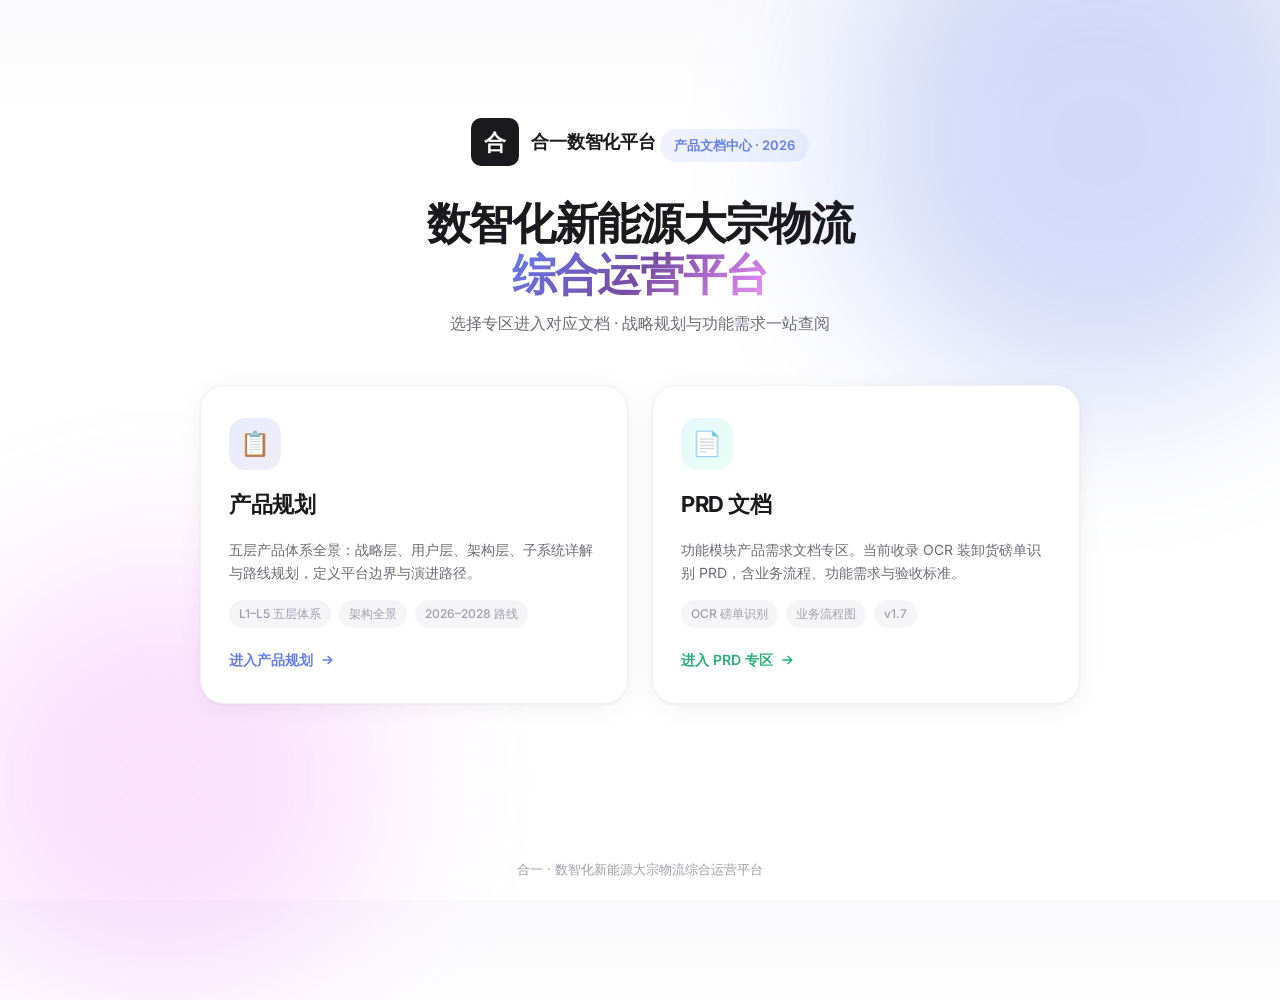
==== commit d8d6001b: "将站点品牌名由开沃统一更名为合一。 同步更新首页、产品规划页、构建脚本及 OCR PRD 中的品牌展示与引用文案。  Co-authored-by: Cursor <cursoragent@curso" ====
--- a/index.html
+++ b/index.html
@@ -3,7 +3,7 @@
 <head>
   <meta charset="UTF-8" />
   <meta name="viewport" content="width=device-width, initial-scale=1.0" />
-  <title>开沃 · 数智化新能源大宗物流综合运营平台</title>
+  <title>合一 · 数智化新能源大宗物流综合运营平台</title>
   <link rel="preconnect" href="https://fonts.googleapis.com" />
   <link rel="preconnect" href="https://fonts.gstatic.com" crossorigin />
   <link href="https://fonts.googleapis.com/css2?family=Inter:wght@400;500;600;700;800&display=swap" rel="stylesheet" />
@@ -219,8 +219,8 @@
   <main class="cover-main">
     <div class="cover-inner">
       <div class="cover-logo">
-        <span class="logo-icon">开</span>
-        <span class="cover-logo-text">开沃数智化平台</span>
+        <span class="logo-icon">合</span>
+        <span class="cover-logo-text">合一数智化平台</span>
       </div>
       <div class="cover-badge">产品文档中心 · 2026</div>
       <h1 class="cover-title">
@@ -268,7 +268,7 @@
   </main>
 
   <footer class="cover-footer">
-    开沃 · 数智化新能源大宗物流综合运营平台
+    合一 · 数智化新能源大宗物流综合运营平台
   </footer>
 </body>
 </html>
